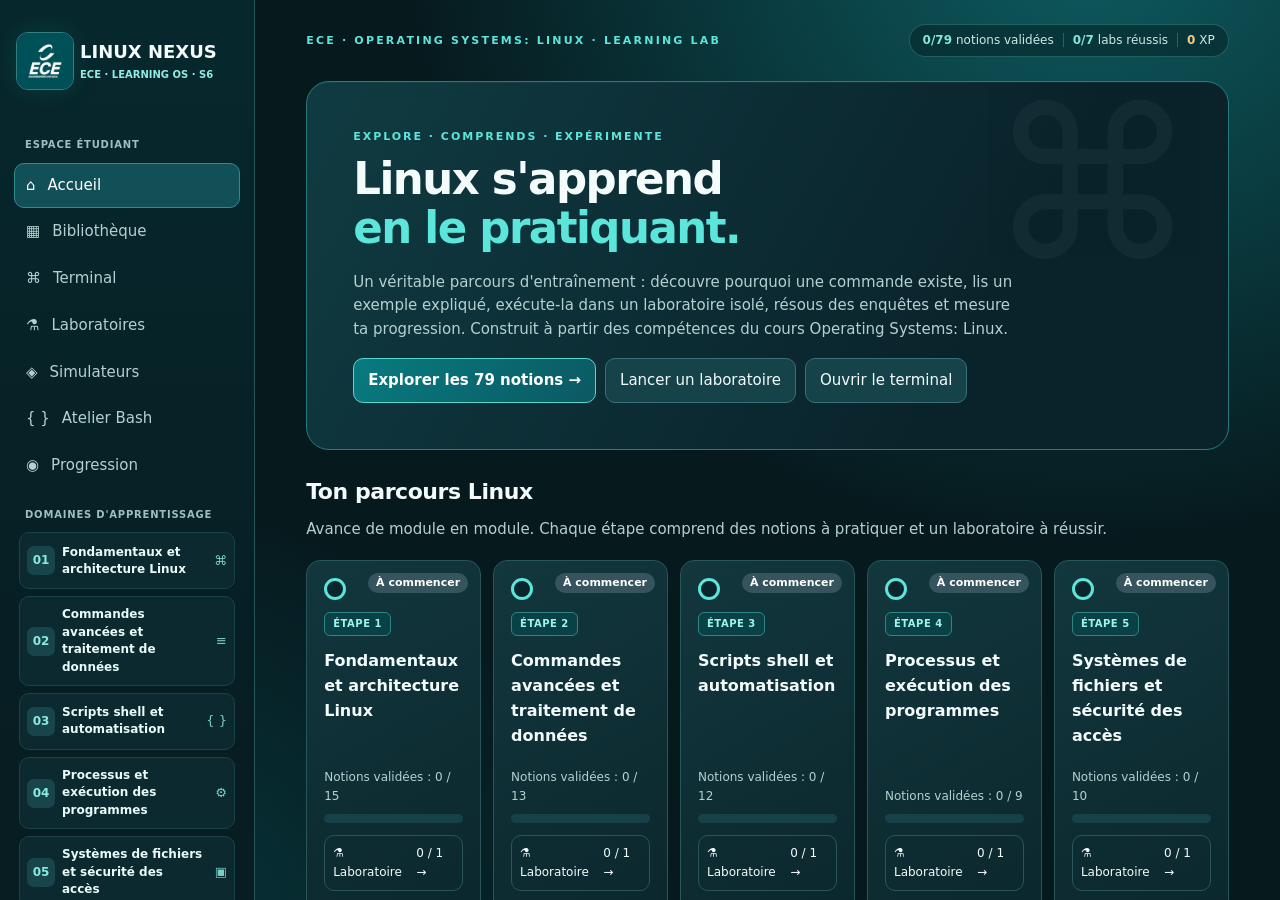
==== linux/index.html @ 0206b5fd "preview: deployer portail ECE Learn et entree Linux" ====
<!doctype html>
<html lang="fr">
  <head>
    <meta charset="utf-8">
    <meta name="viewport" content="width=device-width,initial-scale=1">
    <title>
      LINUX NEXUS · ECE Engineering School
    </title>
    <meta name="theme-color" content="#005057">
    <meta
      name="description"
      content="LINUX NEXUS · Laboratoire Linux pédagogique de l’ECE Engineering School"
    >
    <link rel="icon" type="image/svg+xml" href="../assets/favicon.svg">
    <link rel="stylesheet" href="../css/styles.css">
  </head>
  <body>
    <div class="shell">
      <aside class="sidebar">
        <div class="sidebar-inner">
          <div class="logo">
            <a
              class="ece-logo-frame ece-site-link"
              href="https://www.ece.fr/"
              target="_blank"
              rel="noopener noreferrer"
              title="Accéder à ece.fr (nouvel onglet)"
              aria-label="Visiter ece.fr, site de l’ECE (nouvel onglet)"
            >
              <img
                class="ece-logo ece-official-logo"
                src="../assets/ece-logo.jpg"
                alt="Logo officiel ECE Engineering School"
                width="58"
                height="58"
                loading="eager"
                decoding="async"
              >
            </a>
            <div class="ece-brand-text">
              LINUX NEXUS
              <small>
                ECE · LEARNING OS · S6
              </small>
            </div>
          </div>
          <div class="side-label">
            ESPACE ÉTUDIANT
          </div>
          <div class="navwrap" id="nav">
          </div>
          <div class="side-label domainnav">
            DOMAINES D'APPRENTISSAGE
          </div>
          <div class="domainnav" id="domains">
          </div>
        </div>
      </aside>
      <main class="main">
        <div class="top">
          <div class="eyebrow">
            ECE · OPERATING SYSTEMS: LINUX · LEARNING LAB
          </div>
          <div class="status" id="status">
            Environnement simulé · hors ligne
          </div>
        </div>
        <div class="status status-floating" id="floating-status" aria-hidden="true">
        </div>
        <div id="app">
        </div>
      </main>
    </div>
    <footer class="footer">
      <div class="footer-content">
        LINUX NEXUS · Plateforme d'apprentissage autonome · Simulations locales sans exécution de commandes
        sur votre machine. Les outils avancés nécessitent un vrai Linux pour une validation système
        complète.
        <span class="ece-footer-separator" aria-hidden="true">
          ·
        </span>
        <a
          class="ece-footer-link"
          href="https://www.ece.fr/"
          target="_blank"
          rel="noopener noreferrer"
          aria-label="Visiter ece.fr (nouvel onglet)"
        >
          ece.fr
        </a>
      </div>
    </footer>
    <script src="../js/data/linux.js">
    </script>
    <script src="../js/data/labs.js">
    </script>
    <script src="../js/data/terminal-fs.js">
    </script>
    <script src="../js/simulators.js">
    </script>
    <script src="../js/routing.js">
    </script>
    <script src="../js/storage.js">
    </script>
    <script src="../js/progress.js">
    </script>
    <script src="../js/app.js">
    </script>
  </body>
</html>
---- css/styles.css ----
:root{
  color-scheme:dark;
  --bg:#070d1b;
  --p:#111d31;
  --p2:#172842;
  --line:#2a4161;
  --fg:#ecf6ff;
  --muted:#a2b8d2;
  --cyan:#54e6ed;
  --green:#75e7b6;
  --gold:#ffc87c;
  --red:#ff9eaa}
*{
  box-sizing:border-box}
body{
  margin:0;
  background:radial-gradient(ellipse at 80% -10%,#17466a,transparent 42%),var(--bg);
  color:var(--fg);
  font:15px/1.58 system-ui,Segoe UI,Arial,sans-serif}
button,input,select,textarea{
  font:inherit}
button{
  cursor:pointer;
  color:var(--fg);
  background:#1c3554;
  border:1px solid #3a5a7d;
  border-radius:10px;
  padding:10px 14px;
  transition:.15s}
button:hover{
  border-color:var(--cyan);
  background:#224363}
button:focus-visible,input:focus-visible,textarea:focus-visible{
  outline:2px solid var(--cyan);
  outline-offset:2px}
button.primary{
  background:linear-gradient(135deg,#087d98,#1757a0);
  border-color:#48bed5;
  font-weight:700}
button:disabled{
  opacity:.45;
  cursor:not-allowed}
input,textarea,select{
  background:#091529;
  border:1px solid var(--line);
  color:var(--fg);
  border-radius:9px;
  padding:11px;
  width:100%}
textarea{
  min-height:120px;
  resize:vertical;
  font:13px/1.55 ui-monospace,SFMono-Regular,Consolas,monospace}
.shell{
  display:grid;
  grid-template-columns:255px minmax(0,1fr);
  min-height:calc(100vh - 80px);
  min-height:calc(100dvh - 80px)}
.sidebar{
  background:#091528;
  border-right:1px solid var(--line);
  padding:0;
  position:relative;
  align-self:stretch;
  min-height:100%;
  overflow:visible}
.sidebar-inner{
  position:sticky;
  top:0;
  max-height:100vh;
  max-height:100dvh;
  overflow-y:auto;
  overflow-x:hidden;
  padding:22px 14px;
  box-sizing:border-box}
.logo{
  display:flex;
  align-items:center;
  gap:11px;
  padding:10px 9px 23px;
  font-size:19px;
  font-weight:900;
  letter-spacing:.04em}
.logo i{
  display:grid;
  place-items:center;
  width:40px;
  height:40px;
  border-radius:12px;
  background:linear-gradient(135deg,#17c8e8,#536aff);
  font-style:normal;
  color:#041423}
.logo small{
  display:block;
  font-size:10px;
  color:var(--cyan);
  letter-spacing:.18em}
.nav{
  width:100%;
  text-align:left;
  display:flex;
  gap:12px;
  align-items:center;
  background:transparent;
  border-color:transparent;
  margin:1px 0;
  padding:10px 11px;
  color:var(--muted)}
.nav.on{
  background:#163553;
  border-color:#28678a;
  color:#fff}
.nav:hover{
  color:white}
.side-label{
  font-size:10px;
  letter-spacing:.08em;
  color:#91b5cc;
  margin:24px 11px 10px;
  font-weight:800;
  white-space:nowrap}
.side-label.domainnav{
  margin-top:18px}
.main{
  display:flex;
  flex-direction:column;
  min-width:0;
  padding:24px clamp(18px,4vw,62px) 45px;
  max-width:1600px;
  width:100%;
  margin:auto}
#app{
  flex:1 0 auto}
.top{
  display:flex;
  align-items:center;
  justify-content:space-between;
  gap:15px;
  margin-bottom:24px;
  flex-wrap:wrap}
.top .eyebrow{
  font-size:11px;
  letter-spacing:.2em;
  color:var(--cyan);
  font-weight:800}
.status{
  font-size:12px;
  color:var(--muted);
  border:1px solid var(--line);
  border-radius:30px;
  padding:7px 13px}
.status-floating{
  position:fixed;
  top:12px;
  right:clamp(18px,4vw,62px);
  z-index:30;
  background:rgba(7,43,49,.94);
  box-shadow:0 5px 18px rgba(0,0,0,.2);
  backdrop-filter:blur(8px);
  pointer-events:none;
  opacity:0;
  visibility:hidden;
  transform:translateY(-5px);
  transition:opacity .16s ease,transform .16s ease,visibility .16s ease;
  max-width:calc(100vw - 32px)}
.status-floating.is-visible{
  opacity:1;
  visibility:visible;
  transform:translateY(0)}
@media(max-width:900px){
  .status-floating{
    top:8px;
    right:10px;
    font-size:10px;
    padding:5px 9px}
  }
.hero{
  padding:clamp(23px,4vw,46px);
  border:1px solid #2b5a78;
  border-radius:23px;
  background:linear-gradient(125deg,#102b49,#0d192c 70%);
  position:relative;
  overflow:hidden;
  margin-bottom:22px}
.hero:after{
  content:'⌘';
  position:absolute;
  right:30px;
  top:0;
  font-size:210px;
  line-height:1;
  opacity:.045;
  pointer-events:none}
h1{
  font-size:clamp(29px,3.4vw,51px);
  letter-spacing:-.035em;
  line-height:1.12;
  margin:10px 0 18px}
h2{
  font-size:22px;
  margin:27px 0 13px;
  letter-spacing:-.02em}
h3{
  font-size:16px;
  margin:8px 0 10px}
p{
  margin:8px 0 14px}
.muted{
  color:var(--muted)}
.small{
  font-size:12px}
.eyebrow{
  font-size:11px;
  letter-spacing:.18em;
  color:var(--cyan);
  font-weight:800;
  text-transform:uppercase}
.grid{
  display:grid;
  grid-template-columns:repeat(auto-fit,minmax(255px,1fr));
  gap:14px}
.card{
  background:linear-gradient(160deg,#14243a,#101b2d);
  border:1px solid var(--line);
  border-radius:16px;
  padding:20px;
  min-width:0}
.card:hover{
  border-color:#3a6484}
#cards>.card{
  display:flex;
  flex-direction:column}
#cards>.card>.code{
  margin-top:auto}
#cards>.card>.actions{
  flex-shrink:0}
.lab-cards>.card{
  display:flex;
  flex-direction:column}
.lab-cards>.card>p.small{
  margin-top:auto}
.lab-cards>.card>button{
  align-self:flex-start}
.card .big{
  font-size:34px;
  color:var(--cyan);
  font-weight:800}
.tag{
  display:inline-block;
  color:#8aeaf2;
  background:#0c3348;
  border:1px solid #256278;
  border-radius:6px;
  padding:3px 8px;
  font-size:10px;
  letter-spacing:.05em;
  font-weight:800;
  margin-bottom:8px}
.tag.gold{
  color:var(--gold);
  background:#382b1e;
  border-color:#705330}
.actions{
  display:flex;
  flex-wrap:wrap;
  gap:9px;
  margin-top:16px}
.code{
  font:13px/1.65 ui-monospace,SFMono-Regular,Consolas,monospace;
  background:#071323;
  color:#a4f0e5;
  padding:13px 15px;
  border:1px solid #2c5267;
  border-radius:10px;
  white-space:pre-wrap;
  overflow-wrap:anywhere}
.terminal{
  background:#050d17;
  border:1px solid #36617b;
  border-radius:16px;
  overflow:hidden;
  box-shadow:0 20px 55px #0005}
.termbar{
  background:#13243a;
  padding:10px 16px;
  display:flex;
  align-items:center;
  gap:8px;
  font-size:12px;
  color:#a8bfd6}
.dot{
  width:9px;
  height:9px;
  border-radius:50%;
  background:#ff7e85}
.dot:nth-child(2){
  background:#ffc36d}
.dot:nth-child(3){
  background:#75e7b6}
.termout{
  height:350px;
  overflow:auto;
  padding:18px;
  white-space:pre-wrap;
  overflow-wrap:anywhere;
  font:13px/1.6 ui-monospace,Consolas,monospace;
  color:#c6e6ef}
.termline{
  display:flex;
  align-items:center;
  gap:8px;
  padding:0 16px 14px}
.termline span{
  white-space:nowrap;
  font:12px ui-monospace;
  color:var(--green)}
.termline input{
  border:none;
  background:transparent;
  padding:9px 0;
  outline:none!important;
  font:13px ui-monospace}
.ok{
  background:#102f29;
  border:1px solid #286a59;
  color:#b0f3d2;
  border-radius:10px;
  padding:13px;
  margin:12px 0}
.warn{
  background:#392a1d;
  border:1px solid #76532e;
  color:#ffe2b2;
  border-radius:10px;
  padding:13px;
  margin:12px 0}
.bad{
  background:#3b202d;
  border:1px solid #78394b;
  color:#ffb8c4;
  border-radius:10px;
  padding:13px;
  margin:12px 0}
.progress{
  height:9px;
  background:#23374d;
  border-radius:99px;
  overflow:hidden}
.progress>div{
  height:100%;
  background:linear-gradient(90deg,#25bcd1,#7cebc0);
  transition:width .3s}
.split{
  display:grid;
  grid-template-columns:minmax(0,1.15fr) minmax(0,1fr);
  gap:16px}
.lesson-tabs{
  display:flex;
  gap:8px;
  flex-wrap:wrap;
  margin:15px 0}
.lesson-tabs button{
  font-size:12px}
.choice{
  display:block;
  width:100%;
  text-align:left;
  margin:7px 0}
.choice.selected{
  border-color:var(--cyan);
  background:#1a455d}
ul{
  padding-left:22px}
.scroll{
  overflow:auto}
table{
  border-collapse:collapse;
  width:100%;
  font-size:13px}
th,td{
  padding:10px 12px;
  border-bottom:1px solid var(--line);
  text-align:left}
th{
  color:var(--cyan)}
.pill{
  display:inline-block;
  border-radius:99px;
  background:#193d50;
  color:#9aebf0;
  padding:3px 10px;
  font-size:11px}
.labstep{
  display:flex;
  gap:12px;
  margin:10px 0;
  align-items:flex-start}
.labstep b{
  background:#174461;
  color:var(--cyan);
  width:28px;
  height:28px;
  display:grid;
  place-items:center;
  border-radius:50%;
  flex:none}
.meter{
  height:13px;
  background:#1c3146;
  border-radius:20px;
  overflow:hidden}
.meter div{
  height:100%;
  background:linear-gradient(90deg,#2587d2,#64e2bc)}
.hint{
  border-left:3px solid #c9a059;
  padding:10px 15px;
  background:#30291d;
  color:#e9d5ad;
  margin:12px 0}
.iconbox{
  font-size:28px;
  margin-bottom:10px}
.footer{
  width:100%;
  min-height:48px;
  display:flex;
  align-items:center;
  background:#10383e;
  color:#c5e6e8;
  border-top:1px solid #31616a;
  padding:10px clamp(18px,4vw,62px);
  font-size:12px;
  line-height:1.5}
.footer-content{
  max-width:1600px;
  width:100%;
  margin:0 auto;
  text-align:center}
@media(max-width:900px){
  .shell{
    grid-template-columns:1fr}
  .sidebar{
    height:auto;
    position:relative;
    border-right:0;
    border-bottom:1px solid var(--line);
    padding:10px 15px}
  .logo{
    padding:4px 8px 10px}
  .navwrap{
    display:flex;
    overflow:auto;
    gap:5px}
  .nav{
    width:auto;
    white-space:nowrap}
  .side-label,.domainnav{
    display:none}
  .main{
    padding:20px}
  .split{
    grid-template-columns:1fr}
  }
@media(max-width:480px){
  .termline span{
    font-size:10px}
  .hero{
    padding:22px}
  .termout{
    height:280px}
  }


/* V2: parcours pédagogique visuel, inspiré des principes de l’Atelier Git. */
.path-track{
  display:grid;
  grid-template-columns:repeat(auto-fit,minmax(170px,1fr));
  gap:12px;
  margin:18px 0 25px}

.path-step{
  position:relative;
  display:flex;
  flex-direction:column;
  background:linear-gradient(150deg,#142940,#0d1b30);
  border:1px solid var(--line);
  border-radius:14px;
  padding:17px;
  min-width:0}

.path-step:before{
  content:"";
  display:block;
  width:16px;
  height:16px;
  border:3px solid var(--cyan);
  border-radius:50%;
  background:#0d1b30;
  margin-bottom:12px}

.path-step.complete:before{
  background:var(--green);
  border-color:var(--green)}

.path-step.partial:before{
  background:linear-gradient(90deg,var(--green) 50%,#0d1b30 50%)}

.path-step h3{
  margin:4px 0 7px}
.path-step p{
  font-size:12px;
  color:var(--muted);
  margin:0 0 12px}

.path-step .progress{
  margin:8px 0 12px}
.path-step button{
  width:100%;
  font-size:12px;
  padding:8px}

.path-step > .tag{
  align-self:flex-start}

.path-step .path-status{
  position:absolute;
  top:12px;
  right:12px;
  max-width:calc(100% - 66px);
  padding:3px 8px;
  border-radius:999px;
  background:#36545e;
  color:#fff;
  font-size:11px;
  font-weight:700;
  line-height:1.25;
  text-align:center}

.path-step .path-bottom{
  margin-top:auto;
  padding-top:12px}

.path-step .path-notions{
  margin-bottom:6px}

.path-step .path-lab{
  display:flex;
  justify-content:space-between;
  align-items:center;
  gap:6px;
  text-align:left;
  background:transparent;
  border:1px solid var(--line);
  margin:0 0 10px;
  color:var(--fg)}

.path-step .path-lab:hover,.path-step .path-lab:focus-visible{
  border-color:var(--cyan);
  background:var(--p2)}


.path-head{
  display:flex;
  justify-content:space-between;
  align-items:center;
  gap:12px;
  flex-wrap:wrap;
  margin-top:25px}

.path-head h2{
  margin:0}
.path-count{
  font-size:12px;
  color:var(--muted)}

@media(max-width:650px){
  .path-track{
    grid-template-columns:repeat(auto-fit,minmax(145px,1fr))}
  }


/* ECE visual identity — teal from supplied school logo; accessible dark academic interface. */
:root{
  --bg:#06191d;
  --p:#0b262b;
  --p2:#11333a;
  --line:#28565b;
  --fg:#f3fbfb;
  --muted:#b5d0d0;
  --cyan:#5ce5db;
  --green:#8ee9bd;
  --gold:#ffd38d;
  --red:#ff9eaa}

body{
  background:radial-gradient(ellipse at 85% -8%,#0d5c61 0%,transparent 45%),radial-gradient(ellipse at 0% 105%,#073b40 0%,transparent 36%),var(--bg)}

.sidebar{
  background:linear-gradient(180deg,#06282d,#071d22 85%);
  border-right-color:#28565b}

.logo{
  gap:12px;
  letter-spacing:.025em;
  font-size:18px;
  line-height:1.25}

.ece-logo{
  width:58px;
  height:58px;
  object-fit:cover;
  border:1px solid #367d7d;
  border-radius:12px;
  flex:none;
  box-shadow:0 0 24px #37c7ba20}

.logo small{
  color:#8fece4;
  letter-spacing:.10em;
  font-size:9px;
  margin-top:4px}

button{
  background:#16434a;
  border-color:#397079}

button:hover{
  background:#20545a;
  border-color:var(--cyan)}

button.primary{
  background:linear-gradient(125deg,#087b80,#0b5963);
  border-color:#5bd6cb;
  color:#fff}

input,textarea,select{
  background:#081e23}

.nav.on{
  background:#125057;
  border-color:#2c8d8e}

.side-label{
  color:#9dbfc0}

.hero{
  border-color:#2b797a;
  background:linear-gradient(120deg,#103b42,#0a232b 72%);
  box-shadow:inset 0 1px #8ff6e50c}

.hero:after{
  content:'⌘';
  opacity:.035}

.card{
  background:linear-gradient(160deg,#103239,#0a242a);
  border-color:#2a555b}

.card:hover{
  border-color:#46928f}

.tag{
  background:#0a4146;
  border-color:#2e8784;
  color:#9cf5eb}

.tag.gold{
  background:#3a3020;
  border-color:#79613c}

.code{
  background:#061c22;
  border-color:#2b5b60;
  color:#b0f4e9}

.terminal{
  background:#041417;
  border-color:#397c7b}

.termbar{
  background:#0d343a;
  color:#b5d6d5}

.termout{
  color:#d0f2ec}

.progress{
  background:#164148}

.progress>div,.meter div{
  background:linear-gradient(90deg,#1ca6a9,#85e8bd)}

.path-step{
  background:linear-gradient(150deg,#12373d,#0a252b)}

.path-step:before{
  background:#0a252b}

.path-step.partial:before{
  background:linear-gradient(90deg,var(--green) 50%,#0a252b 50%)}

.choice.selected{
  background:#14545a}

.pill{
  background:#145057;
  color:#b1f3eb}

.hint{
  background:#302d22;
  border-left-color:#d9ae69;
  color:#f3deb6}

.ok{
  background:#103c31}

.warn{
  background:#392d20}

.bad{
  background:#3b202d}

.footer{
  color:#a5c2c2}

@media(max-width:900px){
  .sidebar{
    border-bottom-color:var(--line)}
  }

@media(max-width:480px){
  .ece-logo{
    width:46px;
    height:46px}
  .logo{
    font-size:16px}
  }


/* Mobile layout hardening: prevent oversized content from forcing desktop-width viewport. */
html{
  width:100%;
  max-width:100%;
  overflow-x:hidden}

body{
  width:100%;
  max-width:100%;
  overflow-x:hidden}

.shell{
  width:100%;
  max-width:100%;
  min-width:0}

.sidebar,.main,#app,.top,.hero,.card,.split,.grid,.path-track{
  min-width:0;
  max-width:100%}

.top .eyebrow{
  overflow-wrap:anywhere}

.hero h1,.hero p,.card h2,.card h3{
  overflow-wrap:anywhere}

.logo>div{
  min-width:0}

.ece-mark{
  display:flex;
  flex-direction:column;
  align-items:center;
  justify-content:center;
  overflow:hidden;
  background:#005057;
  border:1px solid #4baba7;
  color:#fff}

.ece-mark svg{
  width:36px;
  height:31px;
  display:block;
  flex:none}

.ece-mark b{
  font-size:14px;
  font-weight:900;
  line-height:1;
  letter-spacing:-.04em}

@media(max-width:900px){
  
 .sidebar-inner{
    position:static;
    max-height:none;
    overflow:visible;
    padding:10px 15px}
  
 .shell{
    display:block;
    width:100%;
    min-width:0}
  
 .sidebar{
    width:100%;
    max-width:100%;
    height:auto;
    overflow:hidden;
    position:relative}
  
 .navwrap{
    width:100%;
    max-width:100%;
    overflow-x:auto;
    overflow-y:hidden;
    -webkit-overflow-scrolling:touch;
    scrollbar-width:thin}
  
 .navwrap .nav{
    flex:0 0 auto}
  
 .main{
    width:100%;
    max-width:100%;
    padding:18px 16px 48px}
  
 .top{
    align-items:flex-start;
    flex-direction:column;
    gap:10px}
  
 .top .eyebrow{
    font-size:10px;
    letter-spacing:.10em}
  
 .status{
    max-width:100%;
    white-space:normal;
    overflow-wrap:anywhere}
  
 .hero{
    padding:24px 20px}
  
 .hero h1{
    font-size:clamp(26px,8vw,42px)}
  
 .split{
    grid-template-columns:minmax(0,1fr)}
  
 .grid,.path-track{
    grid-template-columns:repeat(auto-fit,minmax(min(100%,220px),1fr))}
  
 .code,.termout{
    max-width:100%;
    overflow-wrap:anywhere}
  
 .scroll{
    max-width:100%;
    overflow-x:auto}
  
}

@media(max-width:480px){
  
 .logo{
    font-size:17px;
    gap:10px}
  
 .ece-mark{
    width:48px;
    height:48px;
    min-width:48px}
  
 .ece-mark svg{
    width:29px;
    height:26px}
  
 .ece-mark b{
    font-size:12px}
  
 .logo small{
    font-size:9px;
    letter-spacing:.04em}
  
 .hero{
    padding:20px 16px}
  
 .hero h1{
    font-size:clamp(25px,8vw,34px)}
  
 .card{
    padding:16px}
  
 .grid,.path-track{
    grid-template-columns:minmax(0,1fr)}
  
 .actions button{
    max-width:100%;
    white-space:normal}
  
 .termline{
    min-width:0}
  
 .termline input{
    min-width:0}
  
}

.ece-official-logo{
  display:block;
  object-fit:contain;
  object-position:center;
  background:#005057;
  border-radius:12px;
  overflow:hidden}
.ece-official-logo:hover{
  filter:brightness(1.08)}


/* Cadrage du logo uniquement : agrandir le visuel officiel sans changer le favicon ni le reste du site. */
.ece-logo-frame{
  display:block;
  position:relative;
  flex:none;
  width:58px;
  height:58px;
  overflow:hidden;
  border:1px solid #367d7d;
  border-radius:12px;
  background:#005057;
  box-shadow:0 0 24px #37c7ba20}

.ece-logo-frame .ece-official-logo{
  width:100%;
  height:100%;
  max-width:none;
  object-fit:cover;
  border:0;
  border-radius:0;
  box-shadow:none;
  transform:scale(1.38);
  transform-origin:center center}

@media(max-width:480px){
  .ece-logo-frame{
    width:48px;
    height:48px}
  .ece-logo-frame .ece-official-logo{
    width:100%;
    height:100%}
  }


/* Point de vigilance : repère pédagogique distinct, accessible et sobre. */
.vigilance{
  margin-top:16px;
  padding:16px 17px;
  border:1px solid rgba(240,185,86,.45);
  border-left:4px solid #e8b45d;
  border-radius:10px;
  background:linear-gradient(115deg,rgba(111,76,25,.23),rgba(34,39,43,.14));
  }

.vigilance-title{
  display:flex;
  align-items:center;
  gap:9px;
  margin:0 0 8px;
  color:#f6ce88;
  font-size:14px;
  font-weight:800;
  letter-spacing:.015em;
  }

.vigilance-icon{
  display:inline-flex;
  align-items:center;
  justify-content:center;
  flex:0 0 23px;
  width:23px;
  height:23px;
  border-radius:7px;
  background:rgba(232,180,93,.17);
  color:#f6ce88;
  font-size:15px;
  }

.vigilance p{
  margin:0;
  color:#f4e8d6;
  line-height:1.65;
  overflow-wrap:anywhere;
  }


/* Desktop: the document scrolls through the content and full-width footer.
   The sidebar keeps its own sticky, independently scrollable navigation. */
@media(min-width:901px){
  
 html,body{
    height:100%;
    overflow:hidden}
  
 .shell{
    height:100vh;
    height:100dvh;
    min-height:0;
    overflow:hidden}
  
 .sidebar{
    position:relative;
    align-self:stretch;
    height:100%;
    min-height:0;
    overflow:hidden}
  
 .sidebar-inner{
    position:static;
    height:100%;
    max-height:100%;
    overflow-y:auto;
    overflow-x:hidden;
    overscroll-behavior-y:contain;
    padding:22px 14px 28px}
  
 .main{
    height:100%;
    min-height:0;
    max-width:none;
    overflow-y:auto;
    overflow-x:hidden;
    overscroll-behavior-y:contain}
  
 body{
    display:flex;
    flex-direction:column;
    height:100vh;
    height:100dvh}
  
 .shell{
    flex:1 1 auto;
    height:auto;
    min-height:0}
  
 body>.footer{
    display:none;
    flex:0 0 auto}
  
 body.footer-at-end>.footer{
    display:flex}
  
}


/* Compact ECE brand in the fixed-width desktop sidebar; preserve the official logo size. */
@media(min-width:901px){
  
 .sidebar .logo{
    gap:6px;
    padding-left:2px;
    padding-right:2px;
    font-size:18px;
    letter-spacing:0;
    line-height:1.2}
  
 .sidebar .ece-brand-text{
    min-width:0;
    white-space:nowrap}
  
 .sidebar .logo small{
    font-size:10px;
    letter-spacing:0;
    line-height:1.35;
    margin-top:5px;
    white-space:nowrap}
  
}


/* ECE learning-domain navigation: compact, legible cards in the existing sidebar. */
.domainnav#domains{
  display:grid;
  gap:7px;
  padding:0 5px 18px}

.domain-card{
  width:100%;
  display:grid;
  grid-template-columns:28px minmax(0,1fr) 17px;
  align-items:center;
  gap:7px;
  min-height:57px;
  padding:9px 7px;
  text-align:left;
  background:#0b292e;
  border:1px solid #194349;
  border-radius:10px;
  color:#e9faf8;
  font:inherit;
  cursor:pointer;
  transition:background .15s,border-color .15s}

.domain-card:hover,.domain-card:focus-visible{
  background:#17454b;
  border-color:#418c89;
  outline-offset:2px}

.domain-card.on{
  background:#16464b;
  border-color:#54b6ae;
  box-shadow:inset 3px 0 #63dfd2}

.domain-number{
  display:grid;
  place-items:center;
  min-height:29px;
  background:#17454b;
  border-radius:7px;
  color:#8be8dd;
  font-size:12px;
  font-weight:800}

.domain-title{
  min-width:0;
  overflow-wrap:break-word;
  font-size:12px;
  line-height:1.45;
  font-weight:600}

.domain-symbol{
  justify-self:end;
  color:#78cfc7;
  font-size:13px;
  white-space:nowrap}

@media(max-width:900px){
  .domainnav#domains{
    display:none}
  }


/* Position in the 79-lesson sequence, distinct from validated learning progress. */
.lesson-position{
  max-width:360px;
  margin-top:16px;
  font-size:12px;
  color:var(--muted)}

.lesson-position-track{
  height:5px;
  border-radius:20px;
  overflow:hidden;
  background:rgba(117,210,203,.16);
  margin-top:7px}

.lesson-position-track span{
  display:block;
  height:100%;
  background:#5bd8ca;
  border-radius:inherit}

.lesson-actions button:disabled{
  opacity:.42;
  cursor:not-allowed}

.lesson-end{
  align-self:center;
  font-size:12px;
  font-weight:700;
  color:#78dacc}


/* Compact ECE progress indicators: actual validations, completed labs and XP. */
.status{
  display:flex;
  align-items:center;
  gap:9px;
  flex-wrap:wrap;
  background:rgba(7,40,44,.65);
  border-color:rgba(87,190,181,.32);
  color:#d0e9e6;
  font-size:12px;
  line-height:1.4}

.status-item{
  display:inline-flex;
  align-items:center;
  gap:4px;
  white-space:nowrap}

.status-value{
  font-weight:800;
  color:#83e5d9;
  font-variant-numeric:tabular-nums}

.status-divider{
  height:14px;
  width:1px;
  background:rgba(120,210,201,.3)}

.status-xp .status-value{
  color:#f1ca80}

@media(max-width:600px){
  .status{
    gap:6px 9px;
    padding:8px 11px}
  .status-divider{
    display:none}
  .status-item{
    font-size:11px}
  }


/* Official ECE website links: logo and discreet footer text. */
.ece-site-link{
  cursor:pointer;
  text-decoration:none}

.ece-site-link:hover{
  border-color:#6ee1d5;
  box-shadow:0 0 0 2px rgba(110,225,213,.18),0 0 24px #37c7ba20}

.ece-site-link:focus-visible,.ece-footer-link:focus-visible{
  outline:2px solid #8fece4;
  outline-offset:3px}

.ece-footer-link{
  color:#86e2d8;
  text-decoration:underline;
  text-decoration-color:rgba(134,226,216,.45);
  text-underline-offset:3px;
  white-space:nowrap}

.ece-footer-link:hover{
  color:#ffffff;
  text-decoration-color:currentColor}

.ece-footer-separator{
  margin:0 5px;
  color:#7faeaa}


/* Optional activities stay below 05 Retenir in the right column. */
.further-learning{
  padding:17px 19px}

.further-learning h3{
  margin:0 0 7px;
  font-size:15px}

.further-learning .muted{
  margin:0 0 11px}

.further-learning .actions{
  margin-top:0;
  gap:8px}

.further-learning .actions button{
  font-size:12px;
  padding:9px 11px}
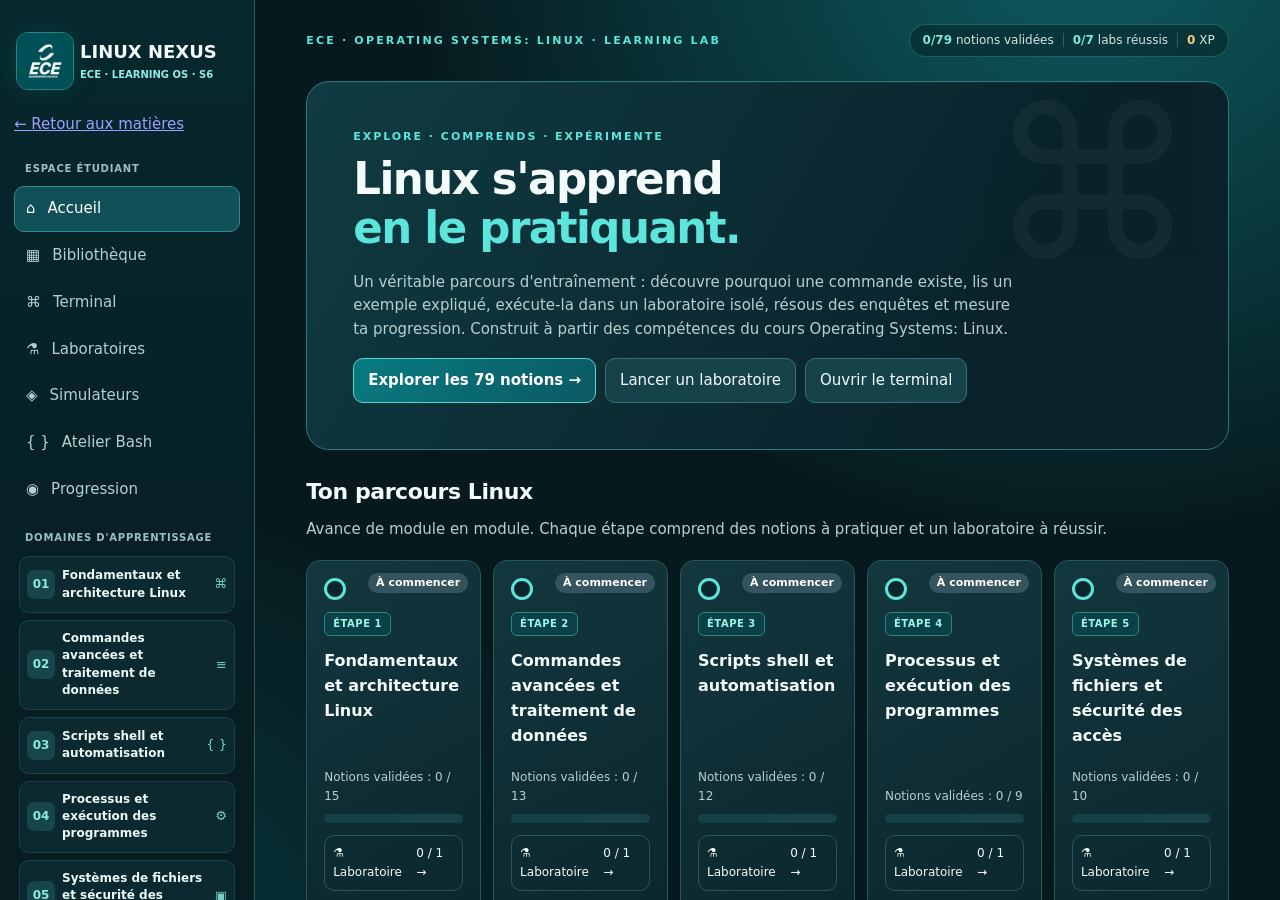
==== commit 35556353: "preview: ajouter retour aux matieres depuis Linux" ====
--- a/linux/index.html
+++ b/linux/index.html
@@ -44,6 +44,7 @@
               </small>
             </div>
           </div>
+          <a class="back-to-portal" href="../">← Retour aux matières</a>
           <div class="side-label">
             ESPACE ÉTUDIANT
           </div>
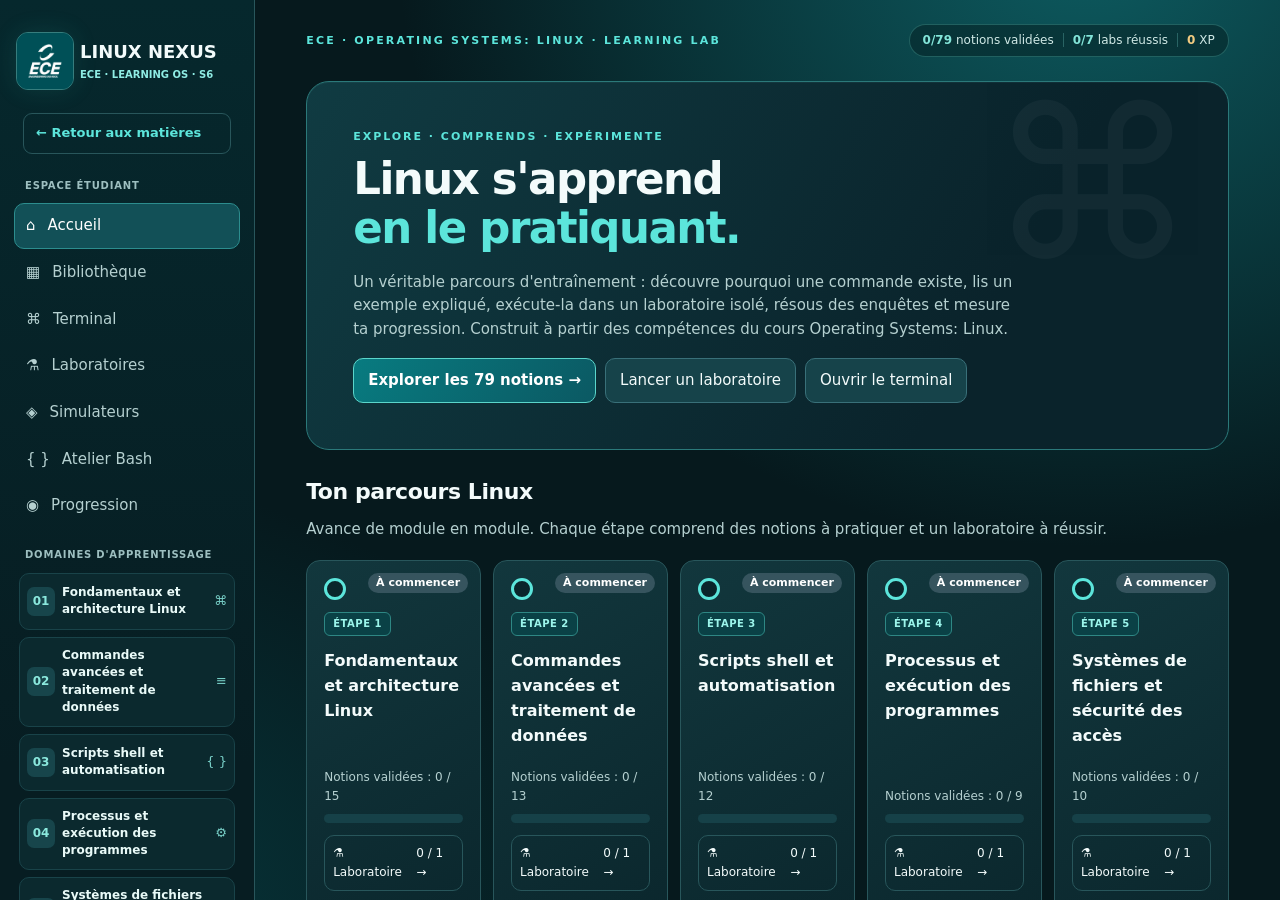
==== commit cc0edc85: "refactor: charger les sources Linux depuis courses/linux" ====
--- a/linux/index.html
+++ b/linux/index.html
@@ -91,13 +91,13 @@
         </a>
       </div>
     </footer>
-    <script src="../js/data/linux.js">
+    <script src="../courses/linux/lessons/data.js">
     </script>
-    <script src="../js/data/labs.js">
+    <script src="../courses/linux/labs/data.js">
     </script>
-    <script src="../js/data/terminal-fs.js">
+    <script src="../courses/linux/terminal/fs.js">
     </script>
-    <script src="../js/simulators.js">
+    <script src="../courses/linux/simulators/index.js">
     </script>
     <script src="../js/routing.js">
     </script>
--- a/css/styles.css
+++ b/css/styles.css
@@ -1262,3 +1262,6 @@
   font-size:12px;
   padding:9px 11px}
 
+
+/* Lien de retour au portail multi-matières, sans modifier la navigation Linux. */
+.back-to-portal{display:block;margin:0 9px 20px;padding:9px 12px;border:1px solid var(--line);border-radius:9px;color:var(--cyan);font-size:13px;font-weight:650;text-decoration:none}.back-to-portal:hover{background:var(--p2);border-color:var(--cyan)}.back-to-portal:focus-visible{outline:2px solid var(--cyan);outline-offset:3px}
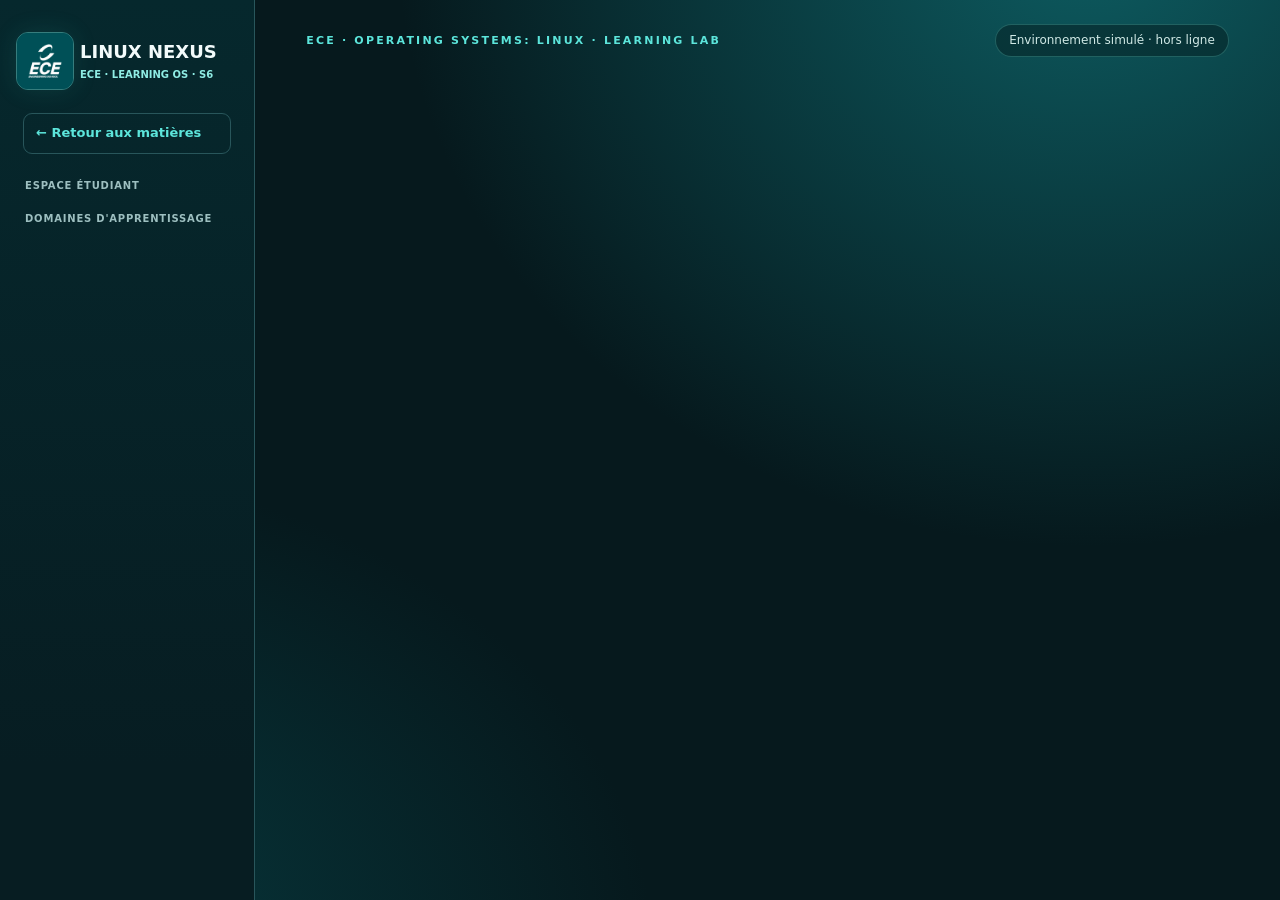
==== commit a6c511ad: "refactor: synchroniser linux/index.html depuis develop CI verte" ====
--- a/linux/index.html
+++ b/linux/index.html
@@ -105,6 +105,18 @@
     </script>
     <script src="../js/progress.js">
     </script>
+    <script src="../components/navigation.js">
+    </script>
+    <script src="../components/lesson.js">
+    </script>
+    <script src="../components/quiz.js">
+    </script>
+    <script src="../courses/linux/terminal/engine.js">
+    </script>
+    <script src="../courses/linux/labs/engine.js">
+    </script>
+    <script src="../courses/linux/terminal/bash.js">
+    </script>
     <script src="../js/app.js">
     </script>
   </body>
--- a/css/styles.css
+++ b/css/styles.css
@@ -1,1267 +1,4 @@
-
-:root{
-  color-scheme:dark;
-  --bg:#070d1b;
-  --p:#111d31;
-  --p2:#172842;
-  --line:#2a4161;
-  --fg:#ecf6ff;
-  --muted:#a2b8d2;
-  --cyan:#54e6ed;
-  --green:#75e7b6;
-  --gold:#ffc87c;
-  --red:#ff9eaa}
-*{
-  box-sizing:border-box}
-body{
-  margin:0;
-  background:radial-gradient(ellipse at 80% -10%,#17466a,transparent 42%),var(--bg);
-  color:var(--fg);
-  font:15px/1.58 system-ui,Segoe UI,Arial,sans-serif}
-button,input,select,textarea{
-  font:inherit}
-button{
-  cursor:pointer;
-  color:var(--fg);
-  background:#1c3554;
-  border:1px solid #3a5a7d;
-  border-radius:10px;
-  padding:10px 14px;
-  transition:.15s}
-button:hover{
-  border-color:var(--cyan);
-  background:#224363}
-button:focus-visible,input:focus-visible,textarea:focus-visible{
-  outline:2px solid var(--cyan);
-  outline-offset:2px}
-button.primary{
-  background:linear-gradient(135deg,#087d98,#1757a0);
-  border-color:#48bed5;
-  font-weight:700}
-button:disabled{
-  opacity:.45;
-  cursor:not-allowed}
-input,textarea,select{
-  background:#091529;
-  border:1px solid var(--line);
-  color:var(--fg);
-  border-radius:9px;
-  padding:11px;
-  width:100%}
-textarea{
-  min-height:120px;
-  resize:vertical;
-  font:13px/1.55 ui-monospace,SFMono-Regular,Consolas,monospace}
-.shell{
-  display:grid;
-  grid-template-columns:255px minmax(0,1fr);
-  min-height:calc(100vh - 80px);
-  min-height:calc(100dvh - 80px)}
-.sidebar{
-  background:#091528;
-  border-right:1px solid var(--line);
-  padding:0;
-  position:relative;
-  align-self:stretch;
-  min-height:100%;
-  overflow:visible}
-.sidebar-inner{
-  position:sticky;
-  top:0;
-  max-height:100vh;
-  max-height:100dvh;
-  overflow-y:auto;
-  overflow-x:hidden;
-  padding:22px 14px;
-  box-sizing:border-box}
-.logo{
-  display:flex;
-  align-items:center;
-  gap:11px;
-  padding:10px 9px 23px;
-  font-size:19px;
-  font-weight:900;
-  letter-spacing:.04em}
-.logo i{
-  display:grid;
-  place-items:center;
-  width:40px;
-  height:40px;
-  border-radius:12px;
-  background:linear-gradient(135deg,#17c8e8,#536aff);
-  font-style:normal;
-  color:#041423}
-.logo small{
-  display:block;
-  font-size:10px;
-  color:var(--cyan);
-  letter-spacing:.18em}
-.nav{
-  width:100%;
-  text-align:left;
-  display:flex;
-  gap:12px;
-  align-items:center;
-  background:transparent;
-  border-color:transparent;
-  margin:1px 0;
-  padding:10px 11px;
-  color:var(--muted)}
-.nav.on{
-  background:#163553;
-  border-color:#28678a;
-  color:#fff}
-.nav:hover{
-  color:white}
-.side-label{
-  font-size:10px;
-  letter-spacing:.08em;
-  color:#91b5cc;
-  margin:24px 11px 10px;
-  font-weight:800;
-  white-space:nowrap}
-.side-label.domainnav{
-  margin-top:18px}
-.main{
-  display:flex;
-  flex-direction:column;
-  min-width:0;
-  padding:24px clamp(18px,4vw,62px) 45px;
-  max-width:1600px;
-  width:100%;
-  margin:auto}
-#app{
-  flex:1 0 auto}
-.top{
-  display:flex;
-  align-items:center;
-  justify-content:space-between;
-  gap:15px;
-  margin-bottom:24px;
-  flex-wrap:wrap}
-.top .eyebrow{
-  font-size:11px;
-  letter-spacing:.2em;
-  color:var(--cyan);
-  font-weight:800}
-.status{
-  font-size:12px;
-  color:var(--muted);
-  border:1px solid var(--line);
-  border-radius:30px;
-  padding:7px 13px}
-.status-floating{
-  position:fixed;
-  top:12px;
-  right:clamp(18px,4vw,62px);
-  z-index:30;
-  background:rgba(7,43,49,.94);
-  box-shadow:0 5px 18px rgba(0,0,0,.2);
-  backdrop-filter:blur(8px);
-  pointer-events:none;
-  opacity:0;
-  visibility:hidden;
-  transform:translateY(-5px);
-  transition:opacity .16s ease,transform .16s ease,visibility .16s ease;
-  max-width:calc(100vw - 32px)}
-.status-floating.is-visible{
-  opacity:1;
-  visibility:visible;
-  transform:translateY(0)}
-@media(max-width:900px){
-  .status-floating{
-    top:8px;
-    right:10px;
-    font-size:10px;
-    padding:5px 9px}
-  }
-.hero{
-  padding:clamp(23px,4vw,46px);
-  border:1px solid #2b5a78;
-  border-radius:23px;
-  background:linear-gradient(125deg,#102b49,#0d192c 70%);
-  position:relative;
-  overflow:hidden;
-  margin-bottom:22px}
-.hero:after{
-  content:'⌘';
-  position:absolute;
-  right:30px;
-  top:0;
-  font-size:210px;
-  line-height:1;
-  opacity:.045;
-  pointer-events:none}
-h1{
-  font-size:clamp(29px,3.4vw,51px);
-  letter-spacing:-.035em;
-  line-height:1.12;
-  margin:10px 0 18px}
-h2{
-  font-size:22px;
-  margin:27px 0 13px;
-  letter-spacing:-.02em}
-h3{
-  font-size:16px;
-  margin:8px 0 10px}
-p{
-  margin:8px 0 14px}
-.muted{
-  color:var(--muted)}
-.small{
-  font-size:12px}
-.eyebrow{
-  font-size:11px;
-  letter-spacing:.18em;
-  color:var(--cyan);
-  font-weight:800;
-  text-transform:uppercase}
-.grid{
-  display:grid;
-  grid-template-columns:repeat(auto-fit,minmax(255px,1fr));
-  gap:14px}
-.card{
-  background:linear-gradient(160deg,#14243a,#101b2d);
-  border:1px solid var(--line);
-  border-radius:16px;
-  padding:20px;
-  min-width:0}
-.card:hover{
-  border-color:#3a6484}
-#cards>.card{
-  display:flex;
-  flex-direction:column}
-#cards>.card>.code{
-  margin-top:auto}
-#cards>.card>.actions{
-  flex-shrink:0}
-.lab-cards>.card{
-  display:flex;
-  flex-direction:column}
-.lab-cards>.card>p.small{
-  margin-top:auto}
-.lab-cards>.card>button{
-  align-self:flex-start}
-.card .big{
-  font-size:34px;
-  color:var(--cyan);
-  font-weight:800}
-.tag{
-  display:inline-block;
-  color:#8aeaf2;
-  background:#0c3348;
-  border:1px solid #256278;
-  border-radius:6px;
-  padding:3px 8px;
-  font-size:10px;
-  letter-spacing:.05em;
-  font-weight:800;
-  margin-bottom:8px}
-.tag.gold{
-  color:var(--gold);
-  background:#382b1e;
-  border-color:#705330}
-.actions{
-  display:flex;
-  flex-wrap:wrap;
-  gap:9px;
-  margin-top:16px}
-.code{
-  font:13px/1.65 ui-monospace,SFMono-Regular,Consolas,monospace;
-  background:#071323;
-  color:#a4f0e5;
-  padding:13px 15px;
-  border:1px solid #2c5267;
-  border-radius:10px;
-  white-space:pre-wrap;
-  overflow-wrap:anywhere}
-.terminal{
-  background:#050d17;
-  border:1px solid #36617b;
-  border-radius:16px;
-  overflow:hidden;
-  box-shadow:0 20px 55px #0005}
-.termbar{
-  background:#13243a;
-  padding:10px 16px;
-  display:flex;
-  align-items:center;
-  gap:8px;
-  font-size:12px;
-  color:#a8bfd6}
-.dot{
-  width:9px;
-  height:9px;
-  border-radius:50%;
-  background:#ff7e85}
-.dot:nth-child(2){
-  background:#ffc36d}
-.dot:nth-child(3){
-  background:#75e7b6}
-.termout{
-  height:350px;
-  overflow:auto;
-  padding:18px;
-  white-space:pre-wrap;
-  overflow-wrap:anywhere;
-  font:13px/1.6 ui-monospace,Consolas,monospace;
-  color:#c6e6ef}
-.termline{
-  display:flex;
-  align-items:center;
-  gap:8px;
-  padding:0 16px 14px}
-.termline span{
-  white-space:nowrap;
-  font:12px ui-monospace;
-  color:var(--green)}
-.termline input{
-  border:none;
-  background:transparent;
-  padding:9px 0;
-  outline:none!important;
-  font:13px ui-monospace}
-.ok{
-  background:#102f29;
-  border:1px solid #286a59;
-  color:#b0f3d2;
-  border-radius:10px;
-  padding:13px;
-  margin:12px 0}
-.warn{
-  background:#392a1d;
-  border:1px solid #76532e;
-  color:#ffe2b2;
-  border-radius:10px;
-  padding:13px;
-  margin:12px 0}
-.bad{
-  background:#3b202d;
-  border:1px solid #78394b;
-  color:#ffb8c4;
-  border-radius:10px;
-  padding:13px;
-  margin:12px 0}
-.progress{
-  height:9px;
-  background:#23374d;
-  border-radius:99px;
-  overflow:hidden}
-.progress>div{
-  height:100%;
-  background:linear-gradient(90deg,#25bcd1,#7cebc0);
-  transition:width .3s}
-.split{
-  display:grid;
-  grid-template-columns:minmax(0,1.15fr) minmax(0,1fr);
-  gap:16px}
-.lesson-tabs{
-  display:flex;
-  gap:8px;
-  flex-wrap:wrap;
-  margin:15px 0}
-.lesson-tabs button{
-  font-size:12px}
-.choice{
-  display:block;
-  width:100%;
-  text-align:left;
-  margin:7px 0}
-.choice.selected{
-  border-color:var(--cyan);
-  background:#1a455d}
-ul{
-  padding-left:22px}
-.scroll{
-  overflow:auto}
-table{
-  border-collapse:collapse;
-  width:100%;
-  font-size:13px}
-th,td{
-  padding:10px 12px;
-  border-bottom:1px solid var(--line);
-  text-align:left}
-th{
-  color:var(--cyan)}
-.pill{
-  display:inline-block;
-  border-radius:99px;
-  background:#193d50;
-  color:#9aebf0;
-  padding:3px 10px;
-  font-size:11px}
-.labstep{
-  display:flex;
-  gap:12px;
-  margin:10px 0;
-  align-items:flex-start}
-.labstep b{
-  background:#174461;
-  color:var(--cyan);
-  width:28px;
-  height:28px;
-  display:grid;
-  place-items:center;
-  border-radius:50%;
-  flex:none}
-.meter{
-  height:13px;
-  background:#1c3146;
-  border-radius:20px;
-  overflow:hidden}
-.meter div{
-  height:100%;
-  background:linear-gradient(90deg,#2587d2,#64e2bc)}
-.hint{
-  border-left:3px solid #c9a059;
-  padding:10px 15px;
-  background:#30291d;
-  color:#e9d5ad;
-  margin:12px 0}
-.iconbox{
-  font-size:28px;
-  margin-bottom:10px}
-.footer{
-  width:100%;
-  min-height:48px;
-  display:flex;
-  align-items:center;
-  background:#10383e;
-  color:#c5e6e8;
-  border-top:1px solid #31616a;
-  padding:10px clamp(18px,4vw,62px);
-  font-size:12px;
-  line-height:1.5}
-.footer-content{
-  max-width:1600px;
-  width:100%;
-  margin:0 auto;
-  text-align:center}
-@media(max-width:900px){
-  .shell{
-    grid-template-columns:1fr}
-  .sidebar{
-    height:auto;
-    position:relative;
-    border-right:0;
-    border-bottom:1px solid var(--line);
-    padding:10px 15px}
-  .logo{
-    padding:4px 8px 10px}
-  .navwrap{
-    display:flex;
-    overflow:auto;
-    gap:5px}
-  .nav{
-    width:auto;
-    white-space:nowrap}
-  .side-label,.domainnav{
-    display:none}
-  .main{
-    padding:20px}
-  .split{
-    grid-template-columns:1fr}
-  }
-@media(max-width:480px){
-  .termline span{
-    font-size:10px}
-  .hero{
-    padding:22px}
-  .termout{
-    height:280px}
-  }
-
-
-/* V2: parcours pédagogique visuel, inspiré des principes de l’Atelier Git. */
-.path-track{
-  display:grid;
-  grid-template-columns:repeat(auto-fit,minmax(170px,1fr));
-  gap:12px;
-  margin:18px 0 25px}
-
-.path-step{
-  position:relative;
-  display:flex;
-  flex-direction:column;
-  background:linear-gradient(150deg,#142940,#0d1b30);
-  border:1px solid var(--line);
-  border-radius:14px;
-  padding:17px;
-  min-width:0}
-
-.path-step:before{
-  content:"";
-  display:block;
-  width:16px;
-  height:16px;
-  border:3px solid var(--cyan);
-  border-radius:50%;
-  background:#0d1b30;
-  margin-bottom:12px}
-
-.path-step.complete:before{
-  background:var(--green);
-  border-color:var(--green)}
-
-.path-step.partial:before{
-  background:linear-gradient(90deg,var(--green) 50%,#0d1b30 50%)}
-
-.path-step h3{
-  margin:4px 0 7px}
-.path-step p{
-  font-size:12px;
-  color:var(--muted);
-  margin:0 0 12px}
-
-.path-step .progress{
-  margin:8px 0 12px}
-.path-step button{
-  width:100%;
-  font-size:12px;
-  padding:8px}
-
-.path-step > .tag{
-  align-self:flex-start}
-
-.path-step .path-status{
-  position:absolute;
-  top:12px;
-  right:12px;
-  max-width:calc(100% - 66px);
-  padding:3px 8px;
-  border-radius:999px;
-  background:#36545e;
-  color:#fff;
-  font-size:11px;
-  font-weight:700;
-  line-height:1.25;
-  text-align:center}
-
-.path-step .path-bottom{
-  margin-top:auto;
-  padding-top:12px}
-
-.path-step .path-notions{
-  margin-bottom:6px}
-
-.path-step .path-lab{
-  display:flex;
-  justify-content:space-between;
-  align-items:center;
-  gap:6px;
-  text-align:left;
-  background:transparent;
-  border:1px solid var(--line);
-  margin:0 0 10px;
-  color:var(--fg)}
-
-.path-step .path-lab:hover,.path-step .path-lab:focus-visible{
-  border-color:var(--cyan);
-  background:var(--p2)}
-
-
-.path-head{
-  display:flex;
-  justify-content:space-between;
-  align-items:center;
-  gap:12px;
-  flex-wrap:wrap;
-  margin-top:25px}
-
-.path-head h2{
-  margin:0}
-.path-count{
-  font-size:12px;
-  color:var(--muted)}
-
-@media(max-width:650px){
-  .path-track{
-    grid-template-columns:repeat(auto-fit,minmax(145px,1fr))}
-  }
-
-
-/* ECE visual identity — teal from supplied school logo; accessible dark academic interface. */
-:root{
-  --bg:#06191d;
-  --p:#0b262b;
-  --p2:#11333a;
-  --line:#28565b;
-  --fg:#f3fbfb;
-  --muted:#b5d0d0;
-  --cyan:#5ce5db;
-  --green:#8ee9bd;
-  --gold:#ffd38d;
-  --red:#ff9eaa}
-
-body{
-  background:radial-gradient(ellipse at 85% -8%,#0d5c61 0%,transparent 45%),radial-gradient(ellipse at 0% 105%,#073b40 0%,transparent 36%),var(--bg)}
-
-.sidebar{
-  background:linear-gradient(180deg,#06282d,#071d22 85%);
-  border-right-color:#28565b}
-
-.logo{
-  gap:12px;
-  letter-spacing:.025em;
-  font-size:18px;
-  line-height:1.25}
-
-.ece-logo{
-  width:58px;
-  height:58px;
-  object-fit:cover;
-  border:1px solid #367d7d;
-  border-radius:12px;
-  flex:none;
-  box-shadow:0 0 24px #37c7ba20}
-
-.logo small{
-  color:#8fece4;
-  letter-spacing:.10em;
-  font-size:9px;
-  margin-top:4px}
-
-button{
-  background:#16434a;
-  border-color:#397079}
-
-button:hover{
-  background:#20545a;
-  border-color:var(--cyan)}
-
-button.primary{
-  background:linear-gradient(125deg,#087b80,#0b5963);
-  border-color:#5bd6cb;
-  color:#fff}
-
-input,textarea,select{
-  background:#081e23}
-
-.nav.on{
-  background:#125057;
-  border-color:#2c8d8e}
-
-.side-label{
-  color:#9dbfc0}
-
-.hero{
-  border-color:#2b797a;
-  background:linear-gradient(120deg,#103b42,#0a232b 72%);
-  box-shadow:inset 0 1px #8ff6e50c}
-
-.hero:after{
-  content:'⌘';
-  opacity:.035}
-
-.card{
-  background:linear-gradient(160deg,#103239,#0a242a);
-  border-color:#2a555b}
-
-.card:hover{
-  border-color:#46928f}
-
-.tag{
-  background:#0a4146;
-  border-color:#2e8784;
-  color:#9cf5eb}
-
-.tag.gold{
-  background:#3a3020;
-  border-color:#79613c}
-
-.code{
-  background:#061c22;
-  border-color:#2b5b60;
-  color:#b0f4e9}
-
-.terminal{
-  background:#041417;
-  border-color:#397c7b}
-
-.termbar{
-  background:#0d343a;
-  color:#b5d6d5}
-
-.termout{
-  color:#d0f2ec}
-
-.progress{
-  background:#164148}
-
-.progress>div,.meter div{
-  background:linear-gradient(90deg,#1ca6a9,#85e8bd)}
-
-.path-step{
-  background:linear-gradient(150deg,#12373d,#0a252b)}
-
-.path-step:before{
-  background:#0a252b}
-
-.path-step.partial:before{
-  background:linear-gradient(90deg,var(--green) 50%,#0a252b 50%)}
-
-.choice.selected{
-  background:#14545a}
-
-.pill{
-  background:#145057;
-  color:#b1f3eb}
-
-.hint{
-  background:#302d22;
-  border-left-color:#d9ae69;
-  color:#f3deb6}
-
-.ok{
-  background:#103c31}
-
-.warn{
-  background:#392d20}
-
-.bad{
-  background:#3b202d}
-
-.footer{
-  color:#a5c2c2}
-
-@media(max-width:900px){
-  .sidebar{
-    border-bottom-color:var(--line)}
-  }
-
-@media(max-width:480px){
-  .ece-logo{
-    width:46px;
-    height:46px}
-  .logo{
-    font-size:16px}
-  }
-
-
-/* Mobile layout hardening: prevent oversized content from forcing desktop-width viewport. */
-html{
-  width:100%;
-  max-width:100%;
-  overflow-x:hidden}
-
-body{
-  width:100%;
-  max-width:100%;
-  overflow-x:hidden}
-
-.shell{
-  width:100%;
-  max-width:100%;
-  min-width:0}
-
-.sidebar,.main,#app,.top,.hero,.card,.split,.grid,.path-track{
-  min-width:0;
-  max-width:100%}
-
-.top .eyebrow{
-  overflow-wrap:anywhere}
-
-.hero h1,.hero p,.card h2,.card h3{
-  overflow-wrap:anywhere}
-
-.logo>div{
-  min-width:0}
-
-.ece-mark{
-  display:flex;
-  flex-direction:column;
-  align-items:center;
-  justify-content:center;
-  overflow:hidden;
-  background:#005057;
-  border:1px solid #4baba7;
-  color:#fff}
-
-.ece-mark svg{
-  width:36px;
-  height:31px;
-  display:block;
-  flex:none}
-
-.ece-mark b{
-  font-size:14px;
-  font-weight:900;
-  line-height:1;
-  letter-spacing:-.04em}
-
-@media(max-width:900px){
-  
- .sidebar-inner{
-    position:static;
-    max-height:none;
-    overflow:visible;
-    padding:10px 15px}
-  
- .shell{
-    display:block;
-    width:100%;
-    min-width:0}
-  
- .sidebar{
-    width:100%;
-    max-width:100%;
-    height:auto;
-    overflow:hidden;
-    position:relative}
-  
- .navwrap{
-    width:100%;
-    max-width:100%;
-    overflow-x:auto;
-    overflow-y:hidden;
-    -webkit-overflow-scrolling:touch;
-    scrollbar-width:thin}
-  
- .navwrap .nav{
-    flex:0 0 auto}
-  
- .main{
-    width:100%;
-    max-width:100%;
-    padding:18px 16px 48px}
-  
- .top{
-    align-items:flex-start;
-    flex-direction:column;
-    gap:10px}
-  
- .top .eyebrow{
-    font-size:10px;
-    letter-spacing:.10em}
-  
- .status{
-    max-width:100%;
-    white-space:normal;
-    overflow-wrap:anywhere}
-  
- .hero{
-    padding:24px 20px}
-  
- .hero h1{
-    font-size:clamp(26px,8vw,42px)}
-  
- .split{
-    grid-template-columns:minmax(0,1fr)}
-  
- .grid,.path-track{
-    grid-template-columns:repeat(auto-fit,minmax(min(100%,220px),1fr))}
-  
- .code,.termout{
-    max-width:100%;
-    overflow-wrap:anywhere}
-  
- .scroll{
-    max-width:100%;
-    overflow-x:auto}
-  
-}
-
-@media(max-width:480px){
-  
- .logo{
-    font-size:17px;
-    gap:10px}
-  
- .ece-mark{
-    width:48px;
-    height:48px;
-    min-width:48px}
-  
- .ece-mark svg{
-    width:29px;
-    height:26px}
-  
- .ece-mark b{
-    font-size:12px}
-  
- .logo small{
-    font-size:9px;
-    letter-spacing:.04em}
-  
- .hero{
-    padding:20px 16px}
-  
- .hero h1{
-    font-size:clamp(25px,8vw,34px)}
-  
- .card{
-    padding:16px}
-  
- .grid,.path-track{
-    grid-template-columns:minmax(0,1fr)}
-  
- .actions button{
-    max-width:100%;
-    white-space:normal}
-  
- .termline{
-    min-width:0}
-  
- .termline input{
-    min-width:0}
-  
-}
-
-.ece-official-logo{
-  display:block;
-  object-fit:contain;
-  object-position:center;
-  background:#005057;
-  border-radius:12px;
-  overflow:hidden}
-.ece-official-logo:hover{
-  filter:brightness(1.08)}
-
-
-/* Cadrage du logo uniquement : agrandir le visuel officiel sans changer le favicon ni le reste du site. */
-.ece-logo-frame{
-  display:block;
-  position:relative;
-  flex:none;
-  width:58px;
-  height:58px;
-  overflow:hidden;
-  border:1px solid #367d7d;
-  border-radius:12px;
-  background:#005057;
-  box-shadow:0 0 24px #37c7ba20}
-
-.ece-logo-frame .ece-official-logo{
-  width:100%;
-  height:100%;
-  max-width:none;
-  object-fit:cover;
-  border:0;
-  border-radius:0;
-  box-shadow:none;
-  transform:scale(1.38);
-  transform-origin:center center}
-
-@media(max-width:480px){
-  .ece-logo-frame{
-    width:48px;
-    height:48px}
-  .ece-logo-frame .ece-official-logo{
-    width:100%;
-    height:100%}
-  }
-
-
-/* Point de vigilance : repère pédagogique distinct, accessible et sobre. */
-.vigilance{
-  margin-top:16px;
-  padding:16px 17px;
-  border:1px solid rgba(240,185,86,.45);
-  border-left:4px solid #e8b45d;
-  border-radius:10px;
-  background:linear-gradient(115deg,rgba(111,76,25,.23),rgba(34,39,43,.14));
-  }
-
-.vigilance-title{
-  display:flex;
-  align-items:center;
-  gap:9px;
-  margin:0 0 8px;
-  color:#f6ce88;
-  font-size:14px;
-  font-weight:800;
-  letter-spacing:.015em;
-  }
-
-.vigilance-icon{
-  display:inline-flex;
-  align-items:center;
-  justify-content:center;
-  flex:0 0 23px;
-  width:23px;
-  height:23px;
-  border-radius:7px;
-  background:rgba(232,180,93,.17);
-  color:#f6ce88;
-  font-size:15px;
-  }
-
-.vigilance p{
-  margin:0;
-  color:#f4e8d6;
-  line-height:1.65;
-  overflow-wrap:anywhere;
-  }
-
-
-/* Desktop: the document scrolls through the content and full-width footer.
-   The sidebar keeps its own sticky, independently scrollable navigation. */
-@media(min-width:901px){
-  
- html,body{
-    height:100%;
-    overflow:hidden}
-  
- .shell{
-    height:100vh;
-    height:100dvh;
-    min-height:0;
-    overflow:hidden}
-  
- .sidebar{
-    position:relative;
-    align-self:stretch;
-    height:100%;
-    min-height:0;
-    overflow:hidden}
-  
- .sidebar-inner{
-    position:static;
-    height:100%;
-    max-height:100%;
-    overflow-y:auto;
-    overflow-x:hidden;
-    overscroll-behavior-y:contain;
-    padding:22px 14px 28px}
-  
- .main{
-    height:100%;
-    min-height:0;
-    max-width:none;
-    overflow-y:auto;
-    overflow-x:hidden;
-    overscroll-behavior-y:contain}
-  
- body{
-    display:flex;
-    flex-direction:column;
-    height:100vh;
-    height:100dvh}
-  
- .shell{
-    flex:1 1 auto;
-    height:auto;
-    min-height:0}
-  
- body>.footer{
-    display:none;
-    flex:0 0 auto}
-  
- body.footer-at-end>.footer{
-    display:flex}
-  
-}
-
-
-/* Compact ECE brand in the fixed-width desktop sidebar; preserve the official logo size. */
-@media(min-width:901px){
-  
- .sidebar .logo{
-    gap:6px;
-    padding-left:2px;
-    padding-right:2px;
-    font-size:18px;
-    letter-spacing:0;
-    line-height:1.2}
-  
- .sidebar .ece-brand-text{
-    min-width:0;
-    white-space:nowrap}
-  
- .sidebar .logo small{
-    font-size:10px;
-    letter-spacing:0;
-    line-height:1.35;
-    margin-top:5px;
-    white-space:nowrap}
-  
-}
-
-
-/* ECE learning-domain navigation: compact, legible cards in the existing sidebar. */
-.domainnav#domains{
-  display:grid;
-  gap:7px;
-  padding:0 5px 18px}
-
-.domain-card{
-  width:100%;
-  display:grid;
-  grid-template-columns:28px minmax(0,1fr) 17px;
-  align-items:center;
-  gap:7px;
-  min-height:57px;
-  padding:9px 7px;
-  text-align:left;
-  background:#0b292e;
-  border:1px solid #194349;
-  border-radius:10px;
-  color:#e9faf8;
-  font:inherit;
-  cursor:pointer;
-  transition:background .15s,border-color .15s}
-
-.domain-card:hover,.domain-card:focus-visible{
-  background:#17454b;
-  border-color:#418c89;
-  outline-offset:2px}
-
-.domain-card.on{
-  background:#16464b;
-  border-color:#54b6ae;
-  box-shadow:inset 3px 0 #63dfd2}
-
-.domain-number{
-  display:grid;
-  place-items:center;
-  min-height:29px;
-  background:#17454b;
-  border-radius:7px;
-  color:#8be8dd;
-  font-size:12px;
-  font-weight:800}
-
-.domain-title{
-  min-width:0;
-  overflow-wrap:break-word;
-  font-size:12px;
-  line-height:1.45;
-  font-weight:600}
-
-.domain-symbol{
-  justify-self:end;
-  color:#78cfc7;
-  font-size:13px;
-  white-space:nowrap}
-
-@media(max-width:900px){
-  .domainnav#domains{
-    display:none}
-  }
-
-
-/* Position in the 79-lesson sequence, distinct from validated learning progress. */
-.lesson-position{
-  max-width:360px;
-  margin-top:16px;
-  font-size:12px;
-  color:var(--muted)}
-
-.lesson-position-track{
-  height:5px;
-  border-radius:20px;
-  overflow:hidden;
-  background:rgba(117,210,203,.16);
-  margin-top:7px}
-
-.lesson-position-track span{
-  display:block;
-  height:100%;
-  background:#5bd8ca;
-  border-radius:inherit}
-
-.lesson-actions button:disabled{
-  opacity:.42;
-  cursor:not-allowed}
-
-.lesson-end{
-  align-self:center;
-  font-size:12px;
-  font-weight:700;
-  color:#78dacc}
-
-
-/* Compact ECE progress indicators: actual validations, completed labs and XP. */
-.status{
-  display:flex;
-  align-items:center;
-  gap:9px;
-  flex-wrap:wrap;
-  background:rgba(7,40,44,.65);
-  border-color:rgba(87,190,181,.32);
-  color:#d0e9e6;
-  font-size:12px;
-  line-height:1.4}
-
-.status-item{
-  display:inline-flex;
-  align-items:center;
-  gap:4px;
-  white-space:nowrap}
-
-.status-value{
-  font-weight:800;
-  color:#83e5d9;
-  font-variant-numeric:tabular-nums}
-
-.status-divider{
-  height:14px;
-  width:1px;
-  background:rgba(120,210,201,.3)}
-
-.status-xp .status-value{
-  color:#f1ca80}
-
-@media(max-width:600px){
-  .status{
-    gap:6px 9px;
-    padding:8px 11px}
-  .status-divider{
-    display:none}
-  .status-item{
-    font-size:11px}
-  }
-
-
-/* Official ECE website links: logo and discreet footer text. */
-.ece-site-link{
-  cursor:pointer;
-  text-decoration:none}
-
-.ece-site-link:hover{
-  border-color:#6ee1d5;
-  box-shadow:0 0 0 2px rgba(110,225,213,.18),0 0 24px #37c7ba20}
-
-.ece-site-link:focus-visible,.ece-footer-link:focus-visible{
-  outline:2px solid #8fece4;
-  outline-offset:3px}
-
-.ece-footer-link{
-  color:#86e2d8;
-  text-decoration:underline;
-  text-decoration-color:rgba(134,226,216,.45);
-  text-underline-offset:3px;
-  white-space:nowrap}
-
-.ece-footer-link:hover{
-  color:#ffffff;
-  text-decoration-color:currentColor}
-
-.ece-footer-separator{
-  margin:0 5px;
-  color:#7faeaa}
-
-
-/* Optional activities stay below 05 Retenir in the right column. */
-.further-learning{
-  padding:17px 19px}
-
-.further-learning h3{
-  margin:0 0 7px;
-  font-size:15px}
-
-.further-learning .muted{
-  margin:0 0 11px}
-
-.further-learning .actions{
-  margin-top:0;
-  gap:8px}
-
-.further-learning .actions button{
-  font-size:12px;
-  padding:9px 11px}
-
-
-/* Lien de retour au portail multi-matières, sans modifier la navigation Linux. */
-.back-to-portal{display:block;margin:0 9px 20px;padding:9px 12px;border:1px solid var(--line);border-radius:9px;color:var(--cyan);font-size:13px;font-weight:650;text-decoration:none}.back-to-portal:hover{background:var(--p2);border-color:var(--cyan)}.back-to-portal:focus-visible{outline:2px solid var(--cyan);outline-offset:3px}
+/* Compatibilite : styles Linux decoupes, ordre CSS conserve. */
+@import url('./tokens.css');
+@import url('./layout.css');
+@import url('./components.css');
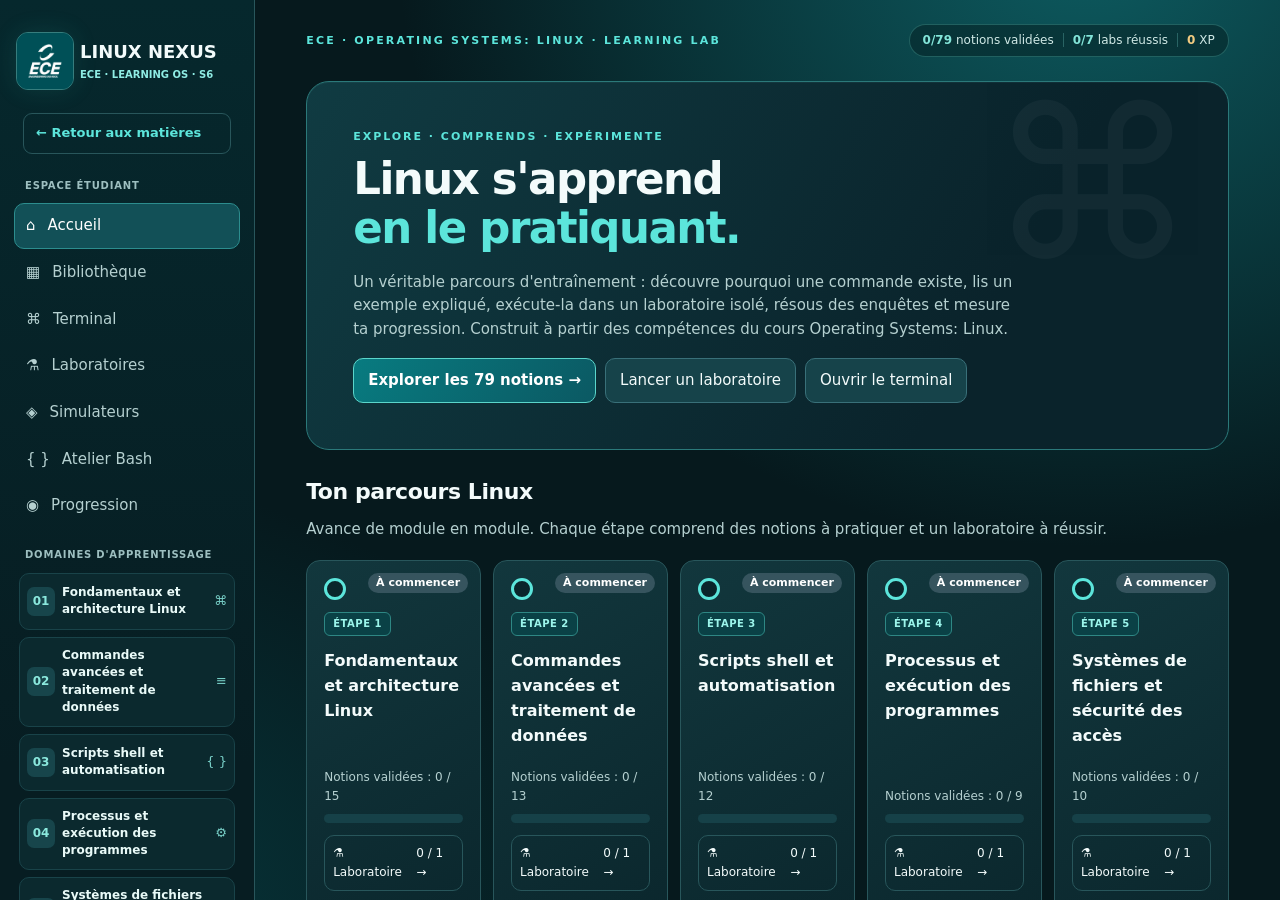
==== commit d7b4e4c4: "fix: aligner linux/index.html avec source CI verte" ====
--- a/linux/index.html
+++ b/linux/index.html
@@ -117,7 +117,7 @@
     </script>
     <script src="../courses/linux/terminal/bash.js">
     </script>
-    <script src="../js/app.js">
+    <script src="../js/app.js?v=modular-20261120-2">
     </script>
   </body>
 </html>
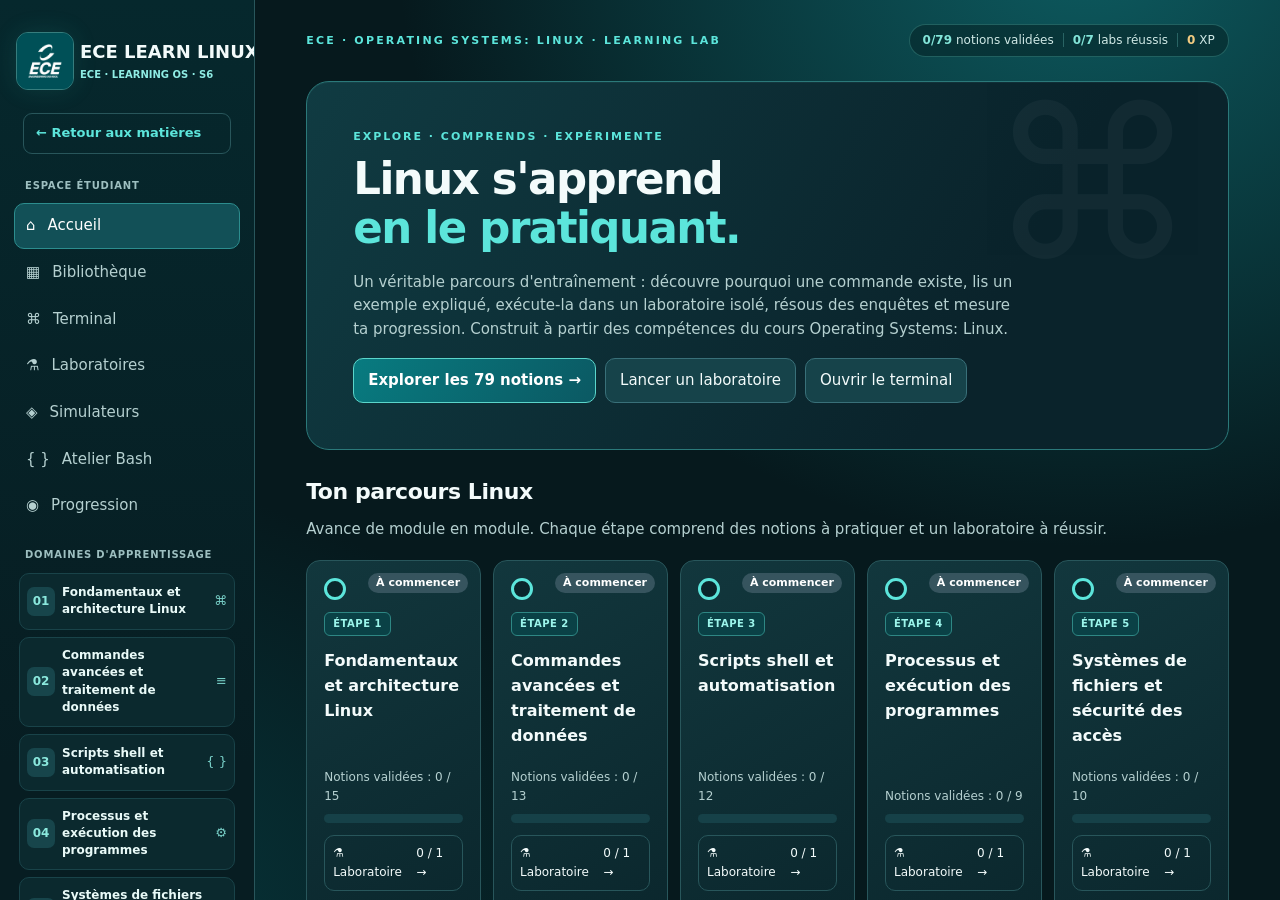
==== commit 36b2965e: "sync: interface et tests ECE Learn" ====
--- a/linux/index.html
+++ b/linux/index.html
@@ -4,12 +4,12 @@
     <meta charset="utf-8">
     <meta name="viewport" content="width=device-width,initial-scale=1">
     <title>
-      LINUX NEXUS · ECE Engineering School
+      ECE LEARN LINUX · ECE Engineering School
     </title>
     <meta name="theme-color" content="#005057">
     <meta
       name="description"
-      content="LINUX NEXUS · Laboratoire Linux pédagogique de l’ECE Engineering School"
+      content="ECE LEARN LINUX · Laboratoire Linux pédagogique de l’ECE Engineering School"
     >
     <link rel="icon" type="image/svg+xml" href="../assets/favicon.svg">
     <link rel="stylesheet" href="../css/styles.css">
@@ -38,7 +38,7 @@
               >
             </a>
             <div class="ece-brand-text">
-              LINUX NEXUS
+              ECE LEARN LINUX
               <small>
                 ECE · LEARNING OS · S6
               </small>
@@ -74,7 +74,7 @@
     </div>
     <footer class="footer">
       <div class="footer-content">
-        LINUX NEXUS · Plateforme d'apprentissage autonome · Simulations locales sans exécution de commandes
+        ECE LEARN LINUX · Plateforme d'apprentissage autonome · Simulations locales sans exécution de commandes
         sur votre machine. Les outils avancés nécessitent un vrai Linux pour une validation système
         complète.
         <span class="ece-footer-separator" aria-hidden="true">
